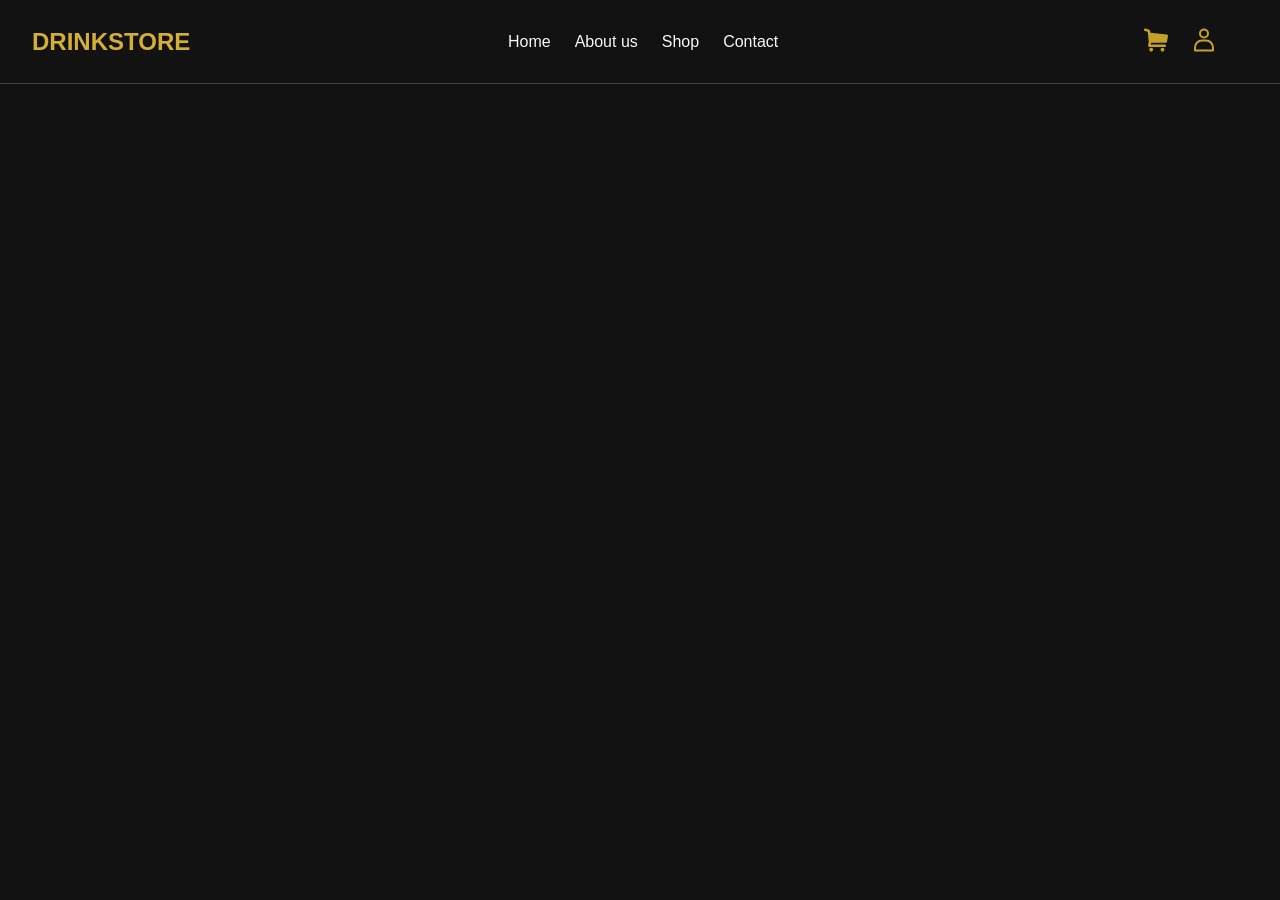
==== aboutus.html @ db3d953c "v0.1 adding header" ====
<!DOCTYPE html>
<html lang="en">

<head>
    <meta charset="UTF-8">
    <meta name="viewport" content="width=device-width, initial-scale=1.0">
    <title>Drinkstore</title>
    <link rel="stylesheet" href="src/css/style.css">
    <link rel="stylesheet" href="src/css/normalize.css">
    <link rel="stylesheet" href="src/fonts/Manrope-VariableFont_wght.ttf">
    <link rel="stylesheet" href="src/fonts/NotoSerif-VariableFont_wdth,wght.ttf">

</head>
<header>
    <nav>
        <div>
            <h2 class="first_font title_links first_color">DRINKSTORE</h2>
        </div>
        <div>
            <ul class="nav_links first_font">
                <li><a href="index.html">Home</a></li>
                <li><a href="aboutus.html">About us</a></li>
                <li><a href="shop.html">Shop</a></li>
                <li><a href="contact.html">Contact</a></li>
            </ul>
        </div>
        <div>
            <ul class="nav_links_1">
                <li><img class="nav_icon" src="src/imgs/cart_icon.svg" alt="cart_icon"></li>
                <li><img class="nav_icon" src="src/imgs/account_icon.svg" alt="account icon"></li>
            </ul>
        </div>
    </nav>
</header>

</html>
---- src/css/style.css ----
body {
    background-color: #121212;
}

.first_font {
    font-family: "Manrope", sans-serif;
}

.first_color {
    color: #D4AF37;
}

.second_color {
    color: #C5A028;
}

.third_color {
    color: #F8F8F8;
}

header img {
    width: 24px;
}

a {
    text-decoration: none;
}

header {
    position: sticky;
    z-index: 1000;
    top: 0;
}

nav {
    color: #ecf0f1;
    display: flex;
    justify-content: space-between;
    align-items: center;
    padding: 8px 16px;
    border-bottom: 1px solid rgba(255, 255, 255, 0.2);
}

.nav_links {
    list-style: none;
    display: flex;
    gap: 24px;
    align-items: center;
    margin-right: 48px;
}

.nav_links a {
    color: #F8F8F8;
}

.nav_links a:hover {
    color: #C5A028;
}

.nav_links_1 {
    list-style: none;
    display: flex;
    gap: 24px;
    align-items: center;
    margin-right: 48px;

}

.class_icon path {
    fill: #C5A028 !important;
}

.title_links {
    gap: 12px;
    display: flex;
    align-items: center;
    margin-left: 16px;
}
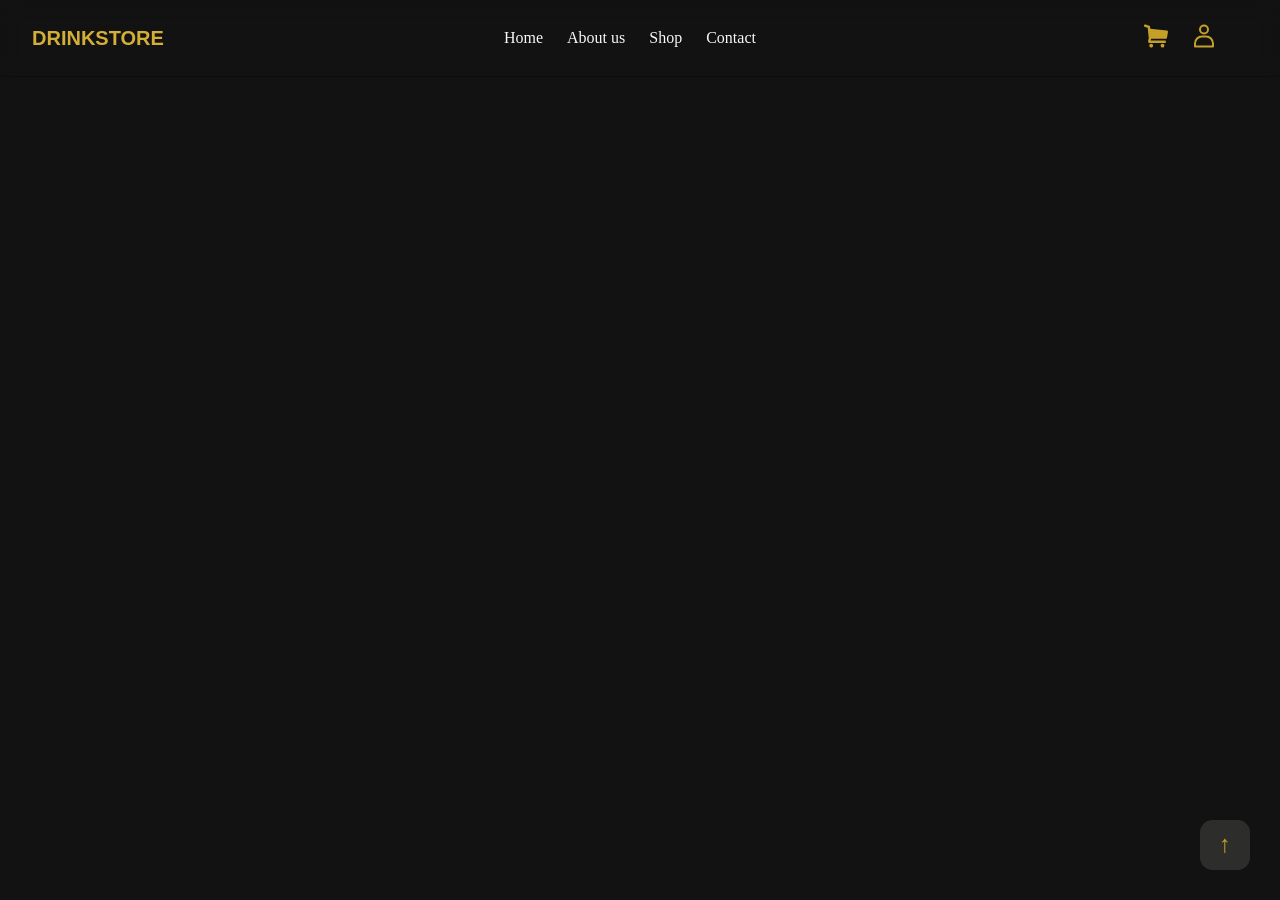
==== commit d221e9ba: "v0.5 - added button to scroll up to all pages, finished contact page" ====
--- a/aboutus.html
+++ b/aboutus.html
@@ -11,6 +11,9 @@
     <link rel="stylesheet" href="src/fonts/NotoSerif-VariableFont_wdth,wght.ttf">
 
 </head>
+<a href="#" class="back-to-top">
+    <i class="fas fa-arrow-up"></i> <span>↑</span>
+</a>
 <header>
     <nav>
         <div>
--- a/src/css/style.css
+++ b/src/css/style.css
@@ -4,6 +4,10 @@
 
 .first_font {
     font-family: "Manrope", sans-serif;
+}
+
+.second_font {
+    font-family: "Noto Serif", serif;
 }
 
 .first_color {
@@ -38,7 +42,14 @@
     justify-content: space-between;
     align-items: center;
     padding: 8px 16px;
-    border-bottom: 1px solid rgba(255, 255, 255, 0.2);
+    background-color: #12121280;
+    -webkit-backdrop-filter: blur(10px);
+    backdrop-filter: blur(10px);
+    border-bottom: 1px solid #00000033;
+}
+
+nav h2 {
+    font-size: 20px;
 }
 
 .nav_links {
@@ -51,6 +62,7 @@
 
 .nav_links a {
     color: #F8F8F8;
+    font-family: "Noto Serif", serif;
 }
 
 .nav_links a:hover {
@@ -66,13 +78,37 @@
 
 }
 
-.class_icon path {
-    fill: #C5A028 !important;
-}
-
 .title_links {
     gap: 12px;
     display: flex;
     align-items: center;
     margin-left: 16px;
+}
+
+html {
+    scroll-behavior: smooth;
+}
+
+.back-to-top {
+    position: fixed;
+    bottom: 30px;
+    right: 30px;
+    width: 50px;
+    height: 50px;
+    background-color: #353534cc;
+    color: #C5A028;
+    border-radius: 25%;
+    display: flex;
+    justify-content: center;
+    align-items: center;
+    text-decoration: none;
+    z-index: 1000;
+}
+
+.back-to-top span {
+    font-size: 24px;
+}
+
+.back-to-top:hover {
+    transform: translateY(-5px);
 }
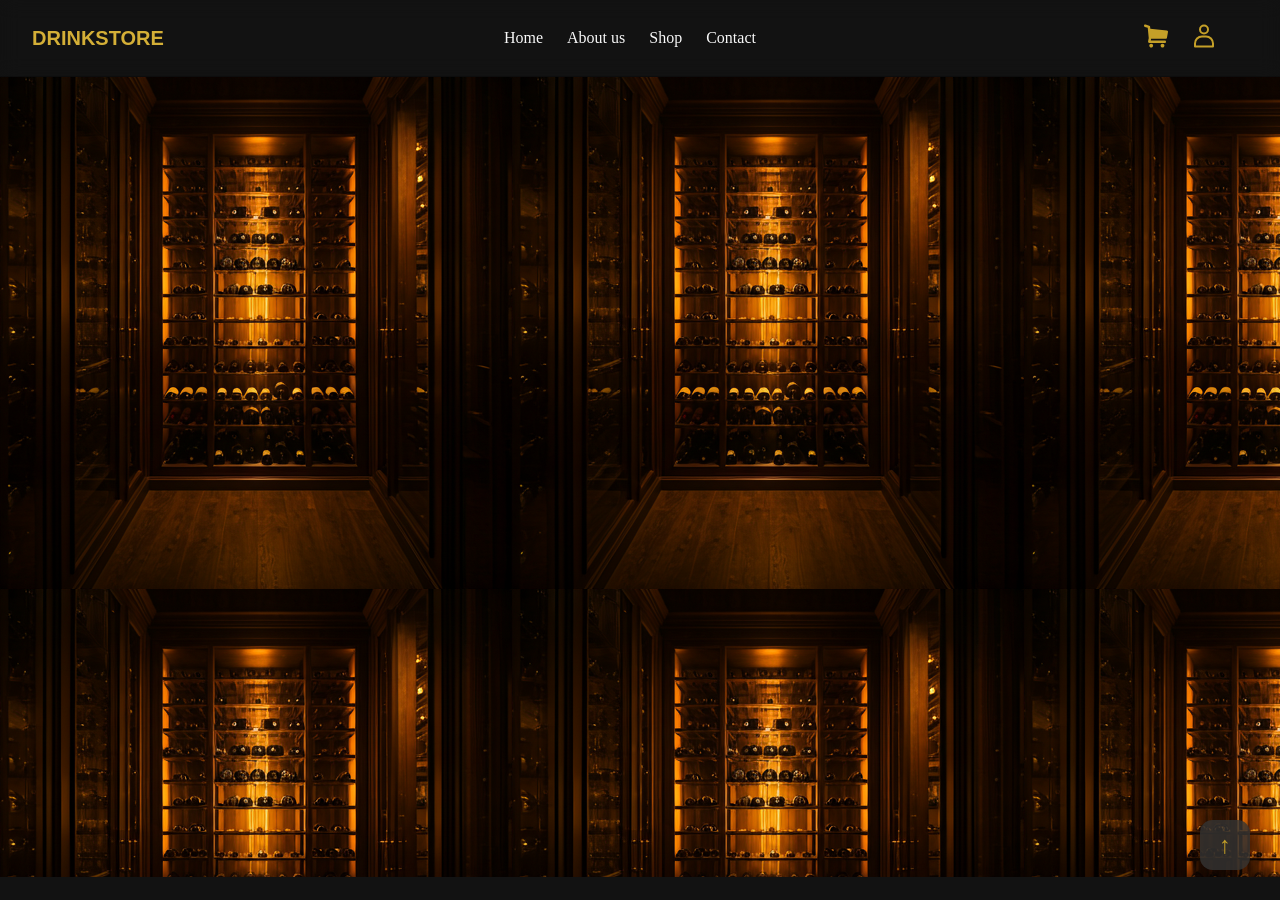
==== commit a7db0672: "v0.7 - added victoria's part (index page)" ====
--- a/aboutus.html
+++ b/aboutus.html
@@ -6,7 +6,7 @@
     <meta name="viewport" content="width=device-width, initial-scale=1.0">
     <title>Drinkstore</title>
     <link rel="stylesheet" href="src/css/style.css">
-    <link rel="stylesheet" href="src/css/normalize.css">
+    <link rel="stylesheet" href="src/css/aboutus.css">
     <link rel="stylesheet" href="src/fonts/Manrope-VariableFont_wght.ttf">
     <link rel="stylesheet" href="src/fonts/NotoSerif-VariableFont_wdth,wght.ttf">
 
@@ -35,5 +35,10 @@
         </div>
     </nav>
 </header>
+<main>
+    <section class="section_1">
+        
+    </section>
+</main>
 
 </html>
--- a/src/css/style.css
+++ b/src/css/style.css
@@ -1,5 +1,10 @@
 body {
     background-color: #121212;
+    margin: 0;
+}
+
+main {
+  display: block;
 }
 
 .first_font {
@@ -111,4 +116,50 @@
 
 .back-to-top:hover {
     transform: translateY(-5px);
+}
+
+.footer_links {
+    list-style: none;
+    display: flex;
+    gap: 24px;
+    align-items: center;
+    margin-right: 48px;
+}
+
+.footer_links_a {
+    color: #878787;
+    font-family: "Noto Serif", serif;
+}
+
+.footer_links_a:hover {
+    color: #C5A028;
+}
+
+.footer_links img {
+    width: 20px;
+}
+
+.footer_links img path:hover {
+    stroke: #C5A028 !important;
+    fill: #C5A028 !important;
+}
+
+footer {
+    display: flex;
+    flex-direction: column;
+    align-items: center;
+    justify-content: center;
+    background-color: #0e0e0e;
+    height: 400px;
+}
+
+footer h3 {
+    font-size: 30px;
+    color: #C5A028;
+    font-family: "Noto Serif", serif;
+}
+
+footer p {
+    color: #878787;
+    font-family: "Manrope", sans-serif;
 }
--- a/src/css/aboutus.css
+++ b/src/css/aboutus.css
@@ -0,0 +1,5 @@
+.section_1 {
+    height: 800px;
+    background-image: url('../imgs/shop_wines.png');
+    co
+}
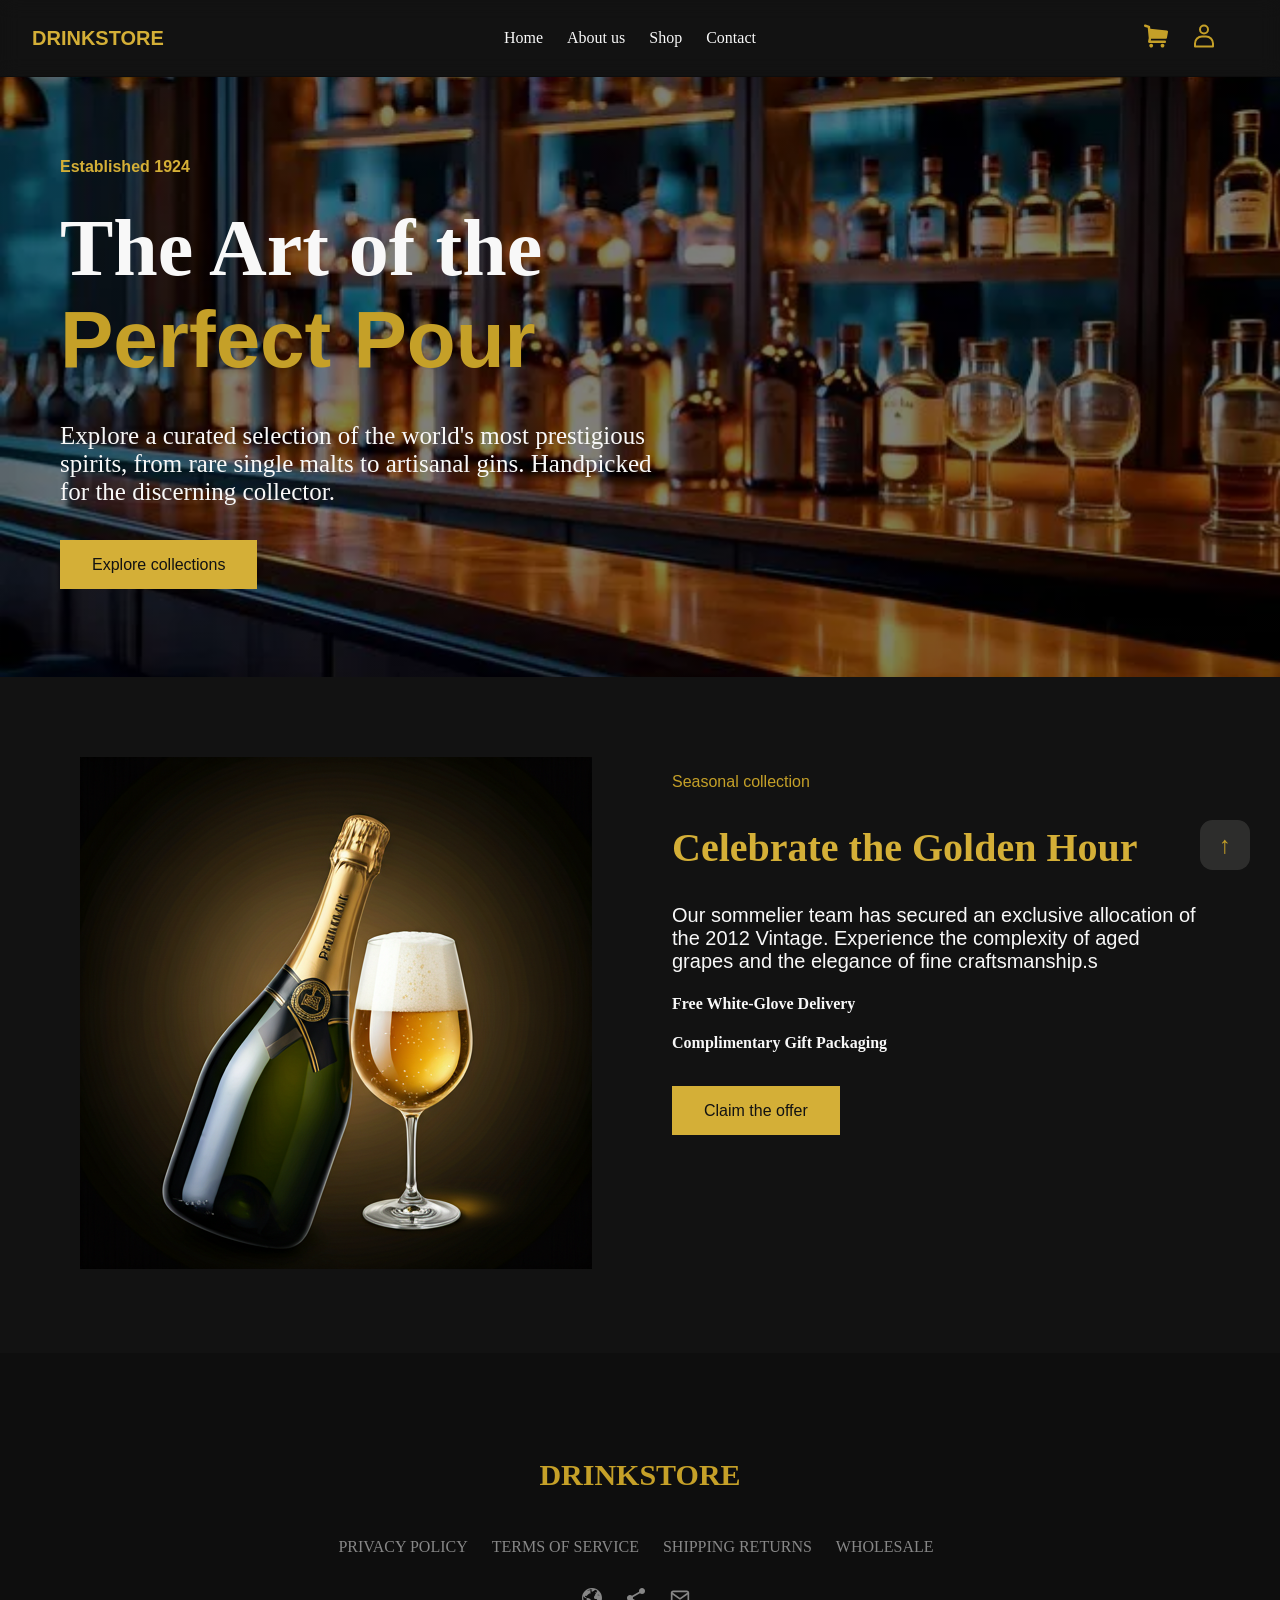
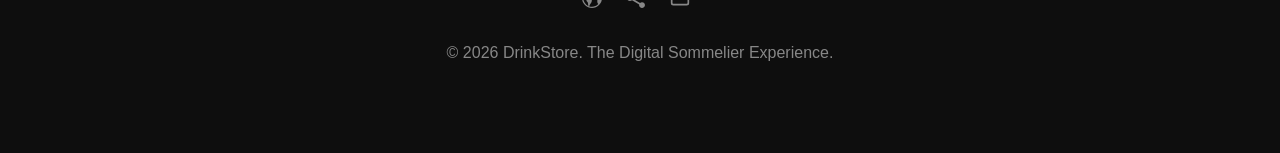
==== commit f3b4844b: "v1.0 - medium finished web, this web is ready to deploy but need fix some many features" ====
--- a/aboutus.html
+++ b/aboutus.html
@@ -37,8 +37,47 @@
 </header>
 <main>
     <section class="section_1">
-        
+        <div style="width: 600px; margin: 60px;">
+        <h4 class="first_color first_font">Established 1924</h4>
+        <h1 class="third_color second_font">The Art of the <br>
+        <span class="second_color first_font">Perfect Pour</span></h1>
+        <p class="third_color">Explore a curated selection of the world's most prestigious spirits, from rare single malts to artisanal gins. Handpicked for the discerning collector.</p>
+        <a class="primary_button" href="shop.html">Explore collections</a>
+        </div>
+    </section>
+    <section class="section_2">
+        <div style="margin: 80px;"><img src="src/imgs/wine_aboutus.png" alt=""></div>
+        <div style="margin-top: 80px; margin-right: 80px;">
+            <p class="second_color first_font">Seasonal collection</p>
+            <h2 style="font-size: 40px;" class="first_color second_font">Celebrate the Golden Hour</h2>
+            <p style="font-size: 20px; " class="third_color first_font">Our sommelier team has secured an exclusive allocation of the 2012 Vintage. Experience the complexity of aged grapes and the elegance of fine craftsmanship.s</p>
+            <h4 class="third_color second_font">Free White-Glove Delivery</h4>
+            <h4 style="margin-bottom: 50px;" class="third_color second_font">Complimentary Gift Packaging</h4>
+            <a class="primary_button" href="#">Claim the offer</a>
+        </div>
     </section>
 </main>
-
+<footer>
+    <div class="footer_center">
+        <h3>DRINKSTORE</h3>
+    </div>
+    <div>
+        <ul class="footer_links">
+            <li><a class="footer_links_a" href="#">PRIVACY POLICY</a></li>
+            <li><a class="footer_links_a" href="#">TERMS OF SERVICE</a></li>
+            <li><a class="footer_links_a" href="#">SHIPPING RETURNS</a></li>
+            <li><a class="footer_links_a" href="#">WHOLESALE</a></li>
+        </ul>
+    </div>
+    <div>
+        <ul class="footer_links">
+            <li><a href="#"><img src="src/imgs/globe_icon.svg" alt="globe_icon"></a></li>
+            <li><a href="#"><img src="src/imgs/share_icon.svg" alt="share_icon"></a></li>
+            <li><a href="#"><img src="src/imgs/mail_icon.svg" alt="mail_icon"></a></li>
+        </ul>
+    </div>
+    <div>
+        <p>© 2026 DrinkStore. The Digital Sommelier Experience.</p>
+    </div>
+</footer>
 </html>
--- a/src/css/aboutus.css
+++ b/src/css/aboutus.css
@@ -1,5 +1,37 @@
+.primary_button {
+    padding: 16px 32px;
+    background-color: #D4AF37;
+    border: none;
+    color: #121212;
+    font-family: "Manrope", sans-serif;
+}
+
 .section_1 {
-    height: 800px;
-    background-image: url('../imgs/shop_wines.png');
-    co
-}+    height: 600px;
+    background-image: linear-gradient(to top, #00000080, 60%, #00000080), url('../imgs/tragoooo.webp');
+    background-size: cover;
+    background-position: center;
+    background-repeat: no-repeat;
+    flex-direction: column;
+    display: flex;
+}
+
+.section_1 h1 {
+    font-size: 80px;
+}
+
+.section_1 p {
+    font-size: 25px;
+    margin-bottom: 50px;
+    margin-top: -30px;
+}
+
+.section_1 h4 {
+    margin-bottom: -40px;
+}
+
+.section_2 {
+    display: flex;
+}
+
+
